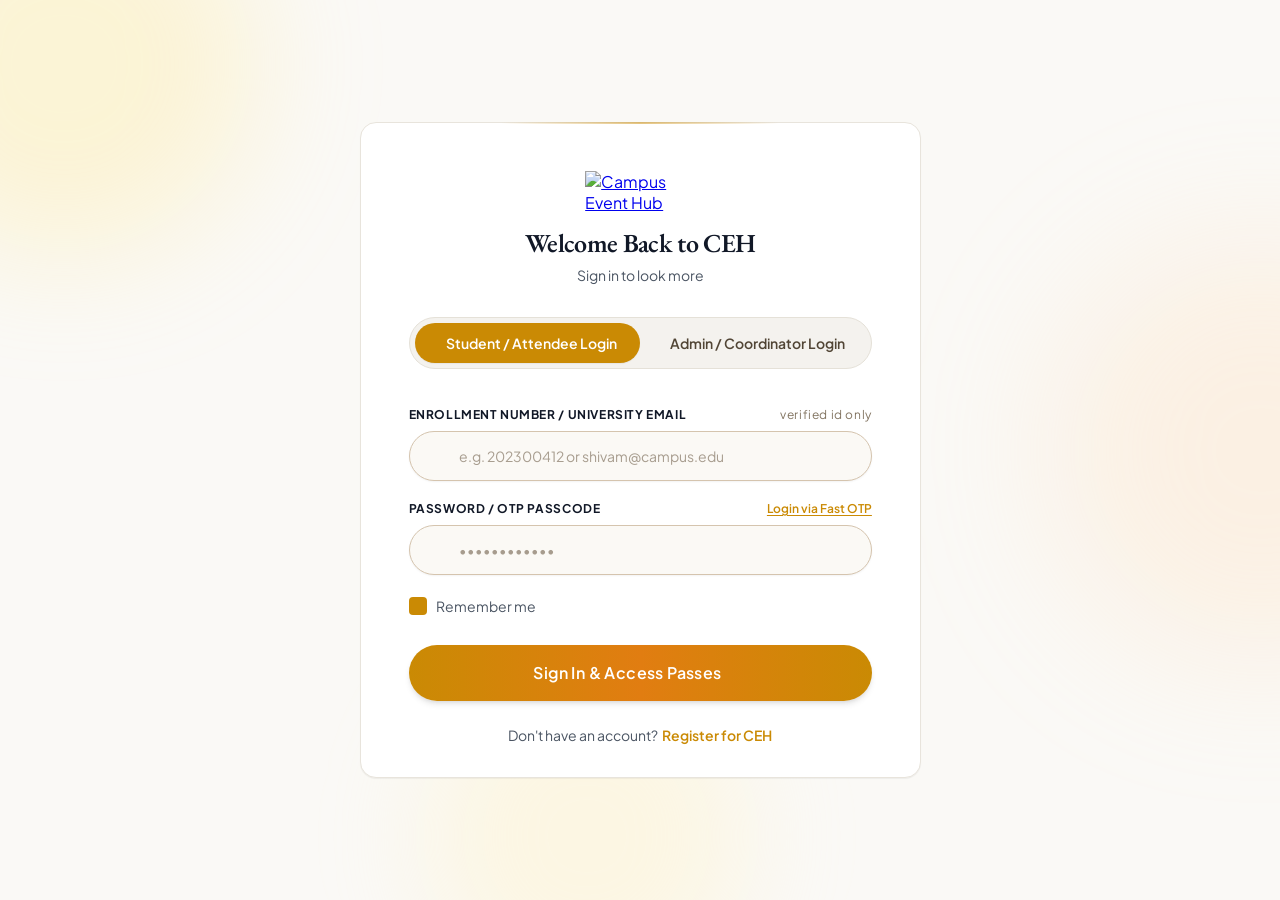
==== login.html @ fdfe8869 "Merge branch 'CodingGita-Hackathon-Commitee:main' into main" ====
<!DOCTYPE html>
<html lang="en">
<head>
    <meta charset="UTF-8">
    <meta name="viewport" content="width=device-width, initial-scale=1.0">
    <title>CEH Login</title>
    <link rel="stylesheet" href="login.css">
    <style>
        /* 1. FONTS */
@import url('https://fonts.googleapis.com/css2?family=EB+Garamond:wght@600&family=Plus+Jakarta+Sans:wght@400;600;700&display=swap');


/* =========================================================
   2. RESET - browser ki default styling hatane ke liye
   ========================================================= */
* {
    box-sizing: border-box;
}

html,
body {
    margin: 0;
    min-height: 100%;
}

body {
    font-family: "Plus Jakarta Sans", sans-serif;
    background: #faf9f6;
    color: #111827;
}

button,
input {
    font: inherit;
}

button,
a {
    -webkit-tap-highlight-color: transparent;
}

button {
    border: 0;
}


/* =========================================================
   3. LOGIN PAGE (poora screen + background glow)
   ========================================================= */
.login-page {
    min-height: 100vh;
    min-height: 100svh;
    position: relative;
    display: flex;
    align-items: center;
    justify-content: center;
    overflow: hidden;
    padding: 32px 48px;
    background: #faf9f6;
}

/* ---------- Login Page - Background Glow (common) ---------- */
.background-glow {
    position: absolute;
    pointer-events: none;
    border-radius: 9999px;
    z-index: 0;
}

/* Glow - upar left corner */
.background-glow--top-left {
    width: 384px;
    height: 384px;
    top: -128px;
    left: -128px;
    background: rgba(253, 230, 138, 0.3);
    filter: blur(60px);
}

/* Glow - right side, beech me */
.background-glow--right {
    width: 420px;
    height: 420px;
    right: -192px;
    top: calc(50% + 0px);
    transform: translateY(-50%);
    background: rgba(254, 215, 170, 0.25);
    filter: blur(70px);
}

/* Glow - neeche ki taraf */
.background-glow--bottom {
    height: 320px;
    left: 33.33%;
    right: 41.67%;
    bottom: -95.5px;
    background: rgba(254, 243, 199, 0.4);
    filter: blur(50px);
}


/* =========================================================
   4. LOGIN CARD (beech wala white box)
   ========================================================= */
.login-card {
    position: relative;
    z-index: 1;
    width: min(561px, 100%);
    min-height: 560.875px;
    padding: 48px 47.62px 32px 48px;
    background: #fff;
    border: 1px solid #e8e4dc;
    border-radius: 16px;
    box-shadow: 0 1px 1px rgba(0, 0, 0, 0.05);
}

/* Login card - upar ki patli golden line (gradient) */
.login-card::before {
    content: "";
    position: absolute;
    top: -1px;
    left: 25.08%;
    right: 25.08%;
    height: 2px;
    background: linear-gradient(90deg, rgba(202, 138, 4, 0), rgba(202, 138, 4, 0.5) 50%, rgba(202, 138, 4, 0));
}

/* ---------- Login Card - Header (logo + heading) ---------- */
.card-header {
    display: flex;
    flex-direction: column;
    align-items: center;
    gap: 16px;
}

/* Card header - Logo */
.card-logo {
    width: 110px;
    height: 40px;
    display: block;
}

.card-logo img {
    width: 100%;
    height: 100%;
    object-fit: cover;
    display: block;
}

/* Card header - Heading ("Welcome Back to CEH" + "Sign in to look more") */
.card-heading {
    display: flex;
    flex-direction: column;
    align-items: center;
    gap: 6px;
}

.card-heading h1 {
    margin: 0;
    font-family: "EB Garamond", serif;
    font-size: 26px;
    line-height: 32px;
    font-weight: 600;
    letter-spacing: -0.65px;
    color: #111827;
    text-align: center;
}

.card-heading p {
    margin: 0;
    color: #4b5563;
    font-size: 14px;
    line-height: 20px;
    text-align: center;
}


/* =========================================================
   5. LOGIN TYPE SWITCH (Student / Admin)
   ========================================================= */
/* heading aur switch ke beech ka gap yahi se control hota hai (margin-top) */
.login-type-switch {
    width: 100%;
    margin-top: 32px;
    padding: 5px;
    display: flex;
    align-items: center;
    background: #f4f2ee;
    border: 1px solid #e5e1d8;
    border-radius: 9999px;
}

/* ---------- Login Type Switch - Button ---------- */
.login-type-btn {
    flex: 1;
    min-width: 0;
    min-height: 40px;
    padding: 10px 16px;
    display: flex;
    align-items: center;
    justify-content: center;
    gap: 8px;
    border-radius: 9999px;
    background: transparent;
    color: #514535;
    cursor: pointer;
    font-size: 14px;
    line-height: 20px;
    font-weight: 600;
    white-space: nowrap;
}

.login-type-btn img {
    width: auto;
    height: auto;
    max-width: 17px;
    max-height: 16px;
}

/* Login type button - selected (golden) */
.login-type-btn--active {
    background: #ca8a04;
    color: #fff;
    box-shadow: 0 1px 1px rgba(0, 0, 0, 0.05);
}


/* =========================================================
   6. LOGIN FORM
   ========================================================= */
.login-form {
    width: 100%;
    margin-top: 38px;
    display: flex;
    flex-direction: column;
    gap: 20px;
}

/* ---------- Login Form - Field (label + input) ---------- */
.form-field {
    width: 100%;
    display: flex;
    flex-direction: column;
    gap: 8px;
}

/* Form field - label wali row (left: label, right: hint/link) */
.form-field__label-row {
    width: 100%;
    display: flex;
    align-items: center;
    justify-content: space-between;
    gap: 16px;
}

.form-field__label-row label {
    color: #111827;
    font-size: 12px;
    line-height: 16px;
    font-weight: 700;
    letter-spacing: 0.6px;
}

/* Form field - "verified id only" (grey hint) */
.form-field__hint {
    color: #837562;
    font-size: 12px;
    line-height: 16px;
    letter-spacing: 0.6px;
    white-space: nowrap;
}

/* Form field - "Login via Fast OTP" (golden underlined link) */
.form-field__link {
    color: #ca8a04;
    font-size: 12px;
    line-height: 16px;
    font-weight: 600;
    letter-spacing: 0;
    text-decoration: underline;
    text-underline-position: from-font;
    white-space: nowrap;
}

/* ---------- Login Form - Input Box (icon + input) ---------- */
.input-box {
    position: relative;
    width: 100%;
    min-height: 50px;
}

.input-box input {
    width: 100%;
    height: 50px;
    padding: 16px 49px 16px 49px;
    border: 1px solid #d5c4ae;
    border-radius: 9999px;
    outline: none;
    background: #fbf9f5;
    color: #4b5563;
    font-size: 14px;
    line-height: normal;
    box-shadow: 0 1px 2px rgba(0, 0, 0, 0.05);
}

.input-box input::placeholder {
    color: rgba(131, 117, 98, 0.7);
    opacity: 1;
}

/* Input box - focus hone par golden border */
.input-box input:focus {
    border-color: #ca8a04;
}

/* Input box - left side icon */
.input-box__icon {
    position: absolute;
    z-index: 2;
    width: 16.67px;
    height: 16.67px;
    left: 17.66px;
    top: 16.67px;
    pointer-events: none;
}

/* Input box - password field ka lock icon (size/position alag) */
.input-box__icon--password {
    width: 13.33px;
    height: 17.5px;
    left: 19.34px;
    top: 15.83px;
}

/* Input box - right side aankh wala button */
.password-eye-btn {
    position: absolute;
    z-index: 2;
    top: 11px;
    right: 16px;
    width: 26px;
    height: 26px;
    padding: 4px;
    display: flex;
    align-items: center;
    justify-content: center;
    background: transparent;
    cursor: pointer;
}

.password-eye-btn img {
    width: 18.33px;
    height: 12.5px;
}

/* ---------- Login Form - Options (Remember me) ---------- */
.form-options {
    width: 100%;
    padding: 1px 0;
    display: flex;
    align-items: flex-end;
    justify-content: space-between;
    gap: 16px;
}

.remember-me {
    display: flex;
    align-items: center;
    gap: 9px;
    color: #4b5563;
    font-size: 14px;
    line-height: 20px;
    cursor: pointer;
}

/* asli checkbox chhupa hua hai, uski jagah neeche wala golden box dikhta hai */
.remember-me input {
    position: absolute;
    opacity: 0;
    pointer-events: none;
}

.remember-me__box {
    width: 18px;
    height: 18px;
    padding: 1px;
    display: flex;
    align-items: center;
    justify-content: center;
    overflow: hidden;
    border-radius: 4px;
    background: #ca8a04;
}

.remember-me__box img {
    width: 16px;
    height: 16px;
}

/* Form options - biometric button (abhi HTML me use nahi hai, future ke liye rakha hai) */
.biometric-btn {
    padding: 7px 13px;
    display: flex;
    align-items: center;
    gap: 6px;
    border: 1px solid #e5e1d8;
    border-radius: 9999px;
    background: #f4f2ee;
    color: #904d00;
    font-size: 12px;
    line-height: 16px;
    font-weight: 600;
    cursor: pointer;
    white-space: nowrap;
}

.biometric-btn img {
    width: 13.54px;
    height: 14.97px;
}

/* ---------- Login Form - Sign In Button ---------- */
.sign-in-btn {
    width: 100%;
    min-height: 56px;
    margin-top: 8px;
    padding: 16px 24px;
    display: flex;
    align-items: center;
    justify-content: center;
    gap: 12px;
    border-radius: 9999px;
    background: linear-gradient(90deg, #ca8a04 0%, #e17d11 50%, #ca8a04 100%);
    color: #fff;
    box-shadow: 0 4px 6px -1px rgba(0, 0, 0, 0.1), 0 2px 4px -2px rgba(0, 0, 0, 0.1);
    cursor: pointer;
    font-size: 16px;
    line-height: 24px;
    font-weight: 600;
    letter-spacing: 0.4px;
}

.sign-in-btn img {
    width: 13.33px;
    height: 13.33px;
}


/* =========================================================
   7. REGISTER TEXT ("Don't have an account? Register for CEH")
   ========================================================= */
.register-text {
    width: 100%;
    margin-top: 24px;
    display: flex;
    align-items: flex-start;
    justify-content: center;
    gap: 4px;
    color: #4b5563;
    font-size: 14px;
    line-height: 20px;
    text-align: center;
    white-space: nowrap;
}

.register-text a {
    color: #ca8a04;
    font-weight: 600;
    text-decoration: none;
}


/* =========================================================
   8. RESPONSIVE - bade se chhote screen tak
   ========================================================= */

/* ---------- Tablet / bada phone (max 700px) ---------- */
@media (max-width: 700px) {
    .login-page {
        padding: 24px 16px;
        overflow-y: auto;
    }

    .login-card {
        width: 100%;
        min-height: auto;
        padding: 36px 24px 28px;
    }

    .login-type-switch {
        margin-top: 24px;
    }

    .login-type-btn {
        padding: 10px 8px;
        font-size: 12px;
    }

    .form-field__label-row {
        align-items: flex-start;
    }

    .form-field__label-row label {
        max-width: 70%;
    }

    .register-text {
        white-space: normal;
        flex-wrap: wrap;
    }
}

/* ---------- Phone (max 480px) ---------- */
@media (max-width: 480px) {
    .login-page {
        padding: 16px 10px;
    }

    .login-card {
        padding: 30px 18px 24px;
        border-radius: 14px;
    }

    .card-heading h1 {
        font-size: 24px;
    }

    .login-type-switch {
        margin-top: 20px;
    }

    .login-type-btn {
        gap: 5px;
        padding: 9px 5px;
        font-size: 10.5px;
    }

    .login-type-btn img {
        max-width: 14px;
        max-height: 14px;
    }

    .login-form {
        margin-top: 30px;
    }

    .form-field__label-row {
        gap: 8px;
    }

    .form-field__label-row label,
    .form-field__hint,
    .form-field__link {
        font-size: 10px;
        letter-spacing: 0.3px;
    }

    .input-box input {
        height: 48px;
        padding-left: 45px;
        padding-right: 44px;
    }

    .input-box__icon {
        left: 15px;
    }

    .input-box__icon--password {
        left: 17px;
    }

    .password-eye-btn {
        right: 12px;
    }

    .form-options {
        align-items: center;
    }

    .remember-me {
        gap: 7px;
        font-size: 12px;
    }

    .biometric-btn {
        padding: 6px 9px;
        font-size: 10px;
    }

    .sign-in-btn {
        min-height: 52px;
        font-size: 14px;
    }
}

/* ---------- Chhota phone (max 360px) ---------- */
@media (max-width: 360px) {
    .login-card {
        padding-left: 14px;
        padding-right: 14px;
    }

    .login-type-btn {
        font-size: 9.5px;
    }

    .form-field__label-row {
        flex-direction: column;
        gap: 2px;
    }

    .form-field__label-row label {
        max-width: 100%;
    }

    .form-options {
        flex-direction: column;
        align-items: stretch;
    }

    .biometric-btn {
        align-self: flex-end;
    }
}
    </style>
</head>
<body>

    <!-- ===================== LOGIN PAGE (poora screen) ===================== -->
    <main class="login-page">

        <!-- Background ke 3 blur wale golden glow (sirf design ke liye) -->
        <div class="background-glow background-glow--top-left"></div>
        <div class="background-glow background-glow--right"></div>
        <div class="background-glow background-glow--bottom"></div>

        <!-- ===================== LOGIN CARD (beech wala white box) ===================== -->
        <section class="login-card">

            <!-- Card ka upar wala hissa: logo + heading -->
            <div class="card-header">
                <a href="#" class="card-logo">
                    <img src="ceh-for-dark.png" alt="Campus Event Hub">
                </a>

                <div class="card-heading">
                    <h1>Welcome Back to CEH</h1>
                    <p>Sign in to look more</p>
                </div>
            </div>

            <!-- Login type switch: Student ya Admin chuno -->
            <div class="login-type-switch">
                <!-- Student login (abhi selected) -->
                <button class="login-type-btn login-type-btn--active" type="button">
                    <img src="https://www.figma.com/api/mcp/asset/344feeaa-cfd3-4a21-bb27-db2707ff1199.svg" alt="">
                    <span>Student / Attendee Login</span>
                </button>

                <!-- Admin login -->
                <button class="login-type-btn" type="button">
                    <img src="https://www.figma.com/api/mcp/asset/44c3ff2f-7e73-485c-9d88-1ec9c22089f2.svg" alt="">
                    <span>Admin / Coordinator Login</span>
                </button>
            </div>

            <!-- ===================== LOGIN FORM ===================== -->
            <form class="login-form" action="index.html" method="get">

                <!-- Field 1: Enrollment number / email -->
                <div class="form-field">
                    <div class="form-field__label-row">
                        <label for="enrollment">ENROLLMENT NUMBER / UNIVERSITY EMAIL</label>
                        <span class="form-field__hint">verified id only</span>
                    </div>

                    <div class="input-box">
                        <img class="input-box__icon" src="https://www.figma.com/api/mcp/asset/acef0b78-4925-4e05-9045-3f760d8bece1.svg" alt="">
                        <input id="enrollment" type="text" placeholder="e.g. 202300412 or shivam@campus.edu">
                    </div>
                </div>

                <!-- Field 2: Password / OTP -->
                <div class="form-field">
                    <div class="form-field__label-row">
                        <label for="password">PASSWORD / OTP PASSCODE</label>
                        <a class="form-field__link" href="#">Login via Fast OTP</a>
                    </div>

                    <div class="input-box">
                        <img class="input-box__icon input-box__icon--password" src="https://www.figma.com/api/mcp/asset/9796463c-4cd4-4e5b-82f1-8d3c176d8ead.svg" alt="">
                        <input id="password" type="password" placeholder="••••••••••••">
                        <!-- Aankh wala button: password dikhane/chhupane ke liye -->
                        <button class="password-eye-btn" type="button" aria-label="Toggle password visibility">
                            <img src="https://www.figma.com/api/mcp/asset/a40add7a-237d-4bb7-8d97-69f2d3b5f953.svg" alt="">
                        </button>
                    </div>
                </div>

                <!-- Remember me checkbox -->
                <div class="form-options">
                    <label class="remember-me">
                        <input type="checkbox" checked>
                        <span class="remember-me__box">
                            <img src="https://www.figma.com/api/mcp/asset/17c2d2f7-8af0-4100-9416-8f8baf7f837c.svg" alt="">
                        </span>
                        <span>Remember me</span>
                    </label>
                </div>

                <!-- Sign in button -->
                 
                
                <button class="sign-in-btn" type="submit">
                    <span>Sign In &amp; Access Passes</span>
                    <img src="https://www.figma.com/api/mcp/asset/a9df05b1-8b60-40e2-ba83-201aceb72497.svg" alt="">
                </button>
                
            </form>

            <!-- Card ke neeche: naya account banane ka link -->
            <div class="register-text">
                <span>Don't have an account?</span>
                <a href="#">Register for CEH</a>
            </div>
        </section>
    </main>
</body>
</html>
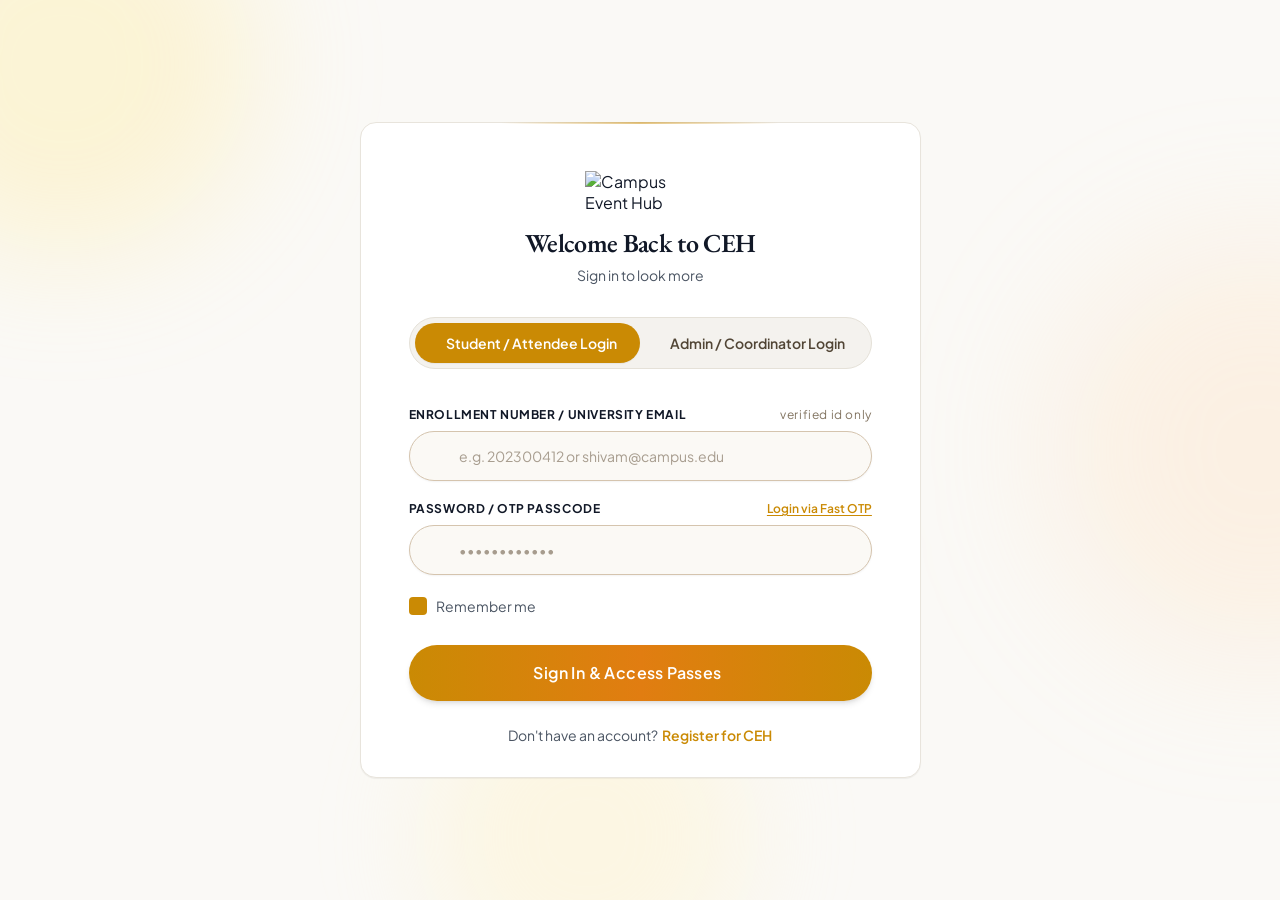
==== commit 4f9fffd0: "Merge branch 'CodingGita-Hackathon-Commitee:main' into main" ====
--- a/login.html
+++ b/login.html
@@ -4,7 +4,7 @@
     <meta charset="UTF-8">
     <meta name="viewport" content="width=device-width, initial-scale=1.0">
     <title>CEH Login</title>
-    <link rel="stylesheet" href="login.css">
+    <link rel="stylesheet" href="style.css">
     <style>
         /* 1. FONTS */
 @import url('https://fonts.googleapis.com/css2?family=EB+Garamond:wght@600&family=Plus+Jakarta+Sans:wght@400;600;700&display=swap');
--- a/style.css
+++ b/style.css
@@ -0,0 +1,2203 @@
+/* =========================================================
+   CEH HOME PAGE - style.css
+   Order: Reset > Navbar > Hero > Live Event > How It Works
+          > Partners > VIP Banner > Upcoming > Footer > Responsive
+   Fonts: Inter, Space Grotesk, Playfair Display, Plus Jakarta Sans
+   ========================================================= */
+
+/* =========================================================
+   1. RESET - browser ki default styling hatane ke liye
+   ========================================================= */
+*,
+*::before,
+*::after {
+  box-sizing: border-box;
+}
+
+html {
+  -webkit-text-size-adjust: 100%;
+}
+
+body,
+h1,
+h2,
+h3,
+h4,
+p,
+ul,
+ol,
+address {
+  margin: 0;
+}
+
+ul,
+ol {
+  padding: 0;
+  list-style: none;
+}
+
+a {
+  color: inherit;
+  text-decoration: none;
+}
+
+img {
+  display: block;
+  max-width: 100%;
+}
+
+button {
+  font: inherit;
+  color: inherit;
+  background: none;
+  border: 0;
+  padding: 0;
+  cursor: pointer;
+}
+
+address {
+  font-style: normal;
+}
+
+body {
+  background: #ffffff;
+  font-family: "Plus Jakarta Sans", sans-serif;
+  color: #000000;
+}
+
+/* screen reader ke liye label, dikhta nahi hai */
+.visually-hidden {
+  position: absolute;
+  width: 1px;
+  height: 1px;
+  margin: -1px;
+  padding: 0;
+  overflow: hidden;
+  clip: rect(0 0 0 0);
+  white-space: nowrap;
+  border: 0;
+}
+
+/* =========================================================
+   2. PAGE WRAPPER - saare sections ko upar se neeche stack karta hai
+   ========================================================= */
+.page {
+  display: flex;
+  flex-direction: column;
+  align-items: center;
+  gap: 43px;
+  padding-top: 43px;
+  background: #ffffff;
+}
+
+/* =========================================================
+   3. COMMON GOLD BUTTON - "View Details & Passes" aur "View More Events" dono me use hota hai
+   ========================================================= */
+.btn-gold {
+  display: flex;
+  align-items: center;
+  justify-content: center;
+  gap: 3.99px;
+  height: 40px;
+  padding: 8px 24px;
+  background: linear-gradient(to right, #fbbf24 0%, #f59e0b 50%, #eab308 100%);
+  border-radius: 9999px;
+  font-family: "Space Grotesk", sans-serif;
+  font-size: 12px;
+  font-weight: 700;
+  line-height: 16px;
+  letter-spacing: 0.6px;
+  text-align: center;
+  white-space: nowrap;
+  color: #3c2f00;
+  cursor: pointer;
+  transition: filter 0.25s ease;
+}
+
+/* Common gold button - hover: thoda bright ho jata hai */
+.btn-gold:hover {
+  filter: brightness(1.08);
+}
+
+/* Common gold button - pulse animation (Figma wali: 1.2 se 1 scale, 2s loop) */
+.btn-gold--pulse {
+  animation: ceh-pulse 2s linear infinite;
+}
+
+@keyframes ceh-pulse {
+  0% {
+    animation-timing-function: ease-out;
+    scale: 1.2 1.2;
+  }
+
+  25% {
+    scale: 1 1;
+  }
+
+  100% {
+    scale: 1 1;
+  }
+}
+
+/* =========================================================
+   4. NAVBAR
+   ========================================================= */
+.navbar {
+  position: relative;
+  z-index: 10;
+  display: flex;
+  align-items: center;
+  justify-content: space-between;
+  flex-wrap: wrap;
+  row-gap: 8px;
+  min-height: 61.7px;
+  padding: 0 28px;
+  background: rgba(255, 255, 255, 0.8);
+  -webkit-backdrop-filter: blur(10px);
+  backdrop-filter: blur(10px);
+  box-shadow: 0 4px 15.9px rgba(0, 0, 0, 0.25);
+}
+
+/* ---------- Navbar - Logo ---------- */
+.navbar__logo {
+  display: flex;
+  align-items: center;
+  justify-content: center;
+  width: 110px;
+  height: 61.8px;
+  padding: 7px 0;
+}
+
+/* logo image - navbar aur footer dono ka same size */
+.navbar__logo img,
+.footer__logo img {
+  width: 100%;
+  height: 40px;
+  object-fit: cover;
+}
+
+/* ---------- Navbar - Action Links (Home, Events, Thanganat, Passes, Calendar) ---------- */
+.navbar__links {
+  display: flex;
+  flex-wrap: wrap;
+  align-items: center;
+  gap: 18px;
+  min-height: 62.6px;
+}
+
+/* sabhi pills ka common base */
+.nav-pill {
+  display: flex;
+  align-items: center;
+  justify-content: center;
+  height: 28px;
+  padding: 0 14px;
+  border-radius: 20px;
+  font-family: "Inter", sans-serif;
+  font-size: 11px;
+  font-weight: 400;
+  line-height: 14px;
+  letter-spacing: 1px;
+  text-transform: capitalize;
+  white-space: nowrap;
+  transition:
+    transform 0.25s ease,
+    box-shadow 0.25s ease;
+}
+
+/* Action links - Home (black pill) */
+.nav-pill--home {
+  width: 80px;
+  gap: 4px;
+  background: #000000;
+  color: #ffffff;
+  font-family: "Space Grotesk", sans-serif;
+  font-weight: 700;
+  box-shadow: 0 0 10px rgba(0, 0, 0, 0.25);
+}
+
+/* Action links - Events (white pill) */
+.nav-pill--events {
+  gap: 3px;
+  background: #ffffff;
+  color: #000000;
+  box-shadow: 0 0 10px rgba(0, 0, 0, 0.25);
+}
+
+.nav-pill--events img {
+  width: 11px;
+  height: 11px;
+}
+
+/* Action links - Thanganat 5.0 (green pill) */
+.nav-pill--thanganat {
+  gap: 6px;
+  background: rgba(4, 255, 0, 0.1);
+  border: 1px solid #20881f;
+  color: #20881f;
+  box-shadow: 0 0 20px rgba(32, 136, 31, 0.25);
+}
+
+.nav-pill--thanganat img {
+  width: 10px;
+  height: 10px;
+}
+
+/* Action links - My Passes */
+.nav-pill--passes {
+  height: auto;
+  gap: 3px;
+  padding: 6px 10px 6px 11px;
+  background: rgba(255, 255, 255, 0.8);
+  border-radius: 22px;
+  color: #000000;
+  box-shadow: 0 0 20px rgba(0, 0, 0, 0.25);
+}
+
+.nav-pill__passes-icon {
+  display: flex;
+  align-items: center;
+  justify-content: center;
+}
+
+.nav-pill__passes-icon img {
+  width: 17px;
+  height: 9px;
+  transform: rotate(180deg);
+}
+
+/* Action links - Calendar */
+.nav-pill--calendar {
+  gap: 4px;
+  background: #ffffff;
+  color: #000000;
+  box-shadow: 0 0 15px rgba(0, 0, 0, 0.25);
+}
+
+.nav-pill--calendar img {
+  width: 9px;
+  height: 10px;
+}
+
+/* Action links - chhote number badge (3 aur 2) */
+.nav-badge {
+  display: inline-flex;
+  align-items: center;
+  justify-content: center;
+  min-width: 14px;
+  height: 14px;
+  padding: 0 3px;
+  border-radius: 20px;
+  font-family: "Inter", sans-serif;
+  font-size: 8px;
+  line-height: 1;
+  letter-spacing: 0;
+}
+
+.nav-badge--gold {
+  background: rgba(244, 231, 203, 0.92);
+  color: #d4af37;
+}
+
+.nav-badge--pink {
+  background: #fdd7f6;
+  color: #ff00d9;
+}
+
+/* ---------- Navbar - Action Links HOVER ---------- */
+/* hover pe pill thoda upar uthta hai aur shadow gehri hoti hai */
+.nav-pill:hover {
+  transform: translateY(-2px);
+  box-shadow: 0 6px 16px rgba(0, 0, 0, 0.3);
+}
+
+/* ---------- Navbar - Account (bell, profile, user card) ---------- */
+.account {
+  display: flex;
+  align-items: center;
+  width: 265.9px;
+}
+
+/* bell aur profile dono ka 56x56 box */
+.account__icon {
+  position: relative;
+  flex-shrink: 0;
+  width: 56px;
+  height: 56px;
+}
+
+.account__icon-btn {
+  position: absolute;
+  display: block;
+  left: 10px;
+  top: 9.7px;
+  width: 36px;
+  height: 36px;
+  transition: transform 0.25s ease;
+}
+
+/* Account - bell/profile HOVER: halka zoom */
+.account__icon-btn:hover {
+  transform: scale(1.1);
+}
+
+.account__ring {
+  position: absolute;
+  inset: -11.11%;
+  width: 122.22%;
+  height: 122.22%;
+  max-width: none;
+}
+
+.account__bell {
+  position: absolute;
+  left: 50%;
+  top: calc(50% - 0.31px);
+  width: 18px;
+  height: 18px;
+  transform: translate(-50%, -50%);
+  max-width: none;
+  pointer-events: none;
+}
+
+/* bell ke upar ka notification dot */
+.account__dot {
+  position: absolute;
+  left: 30px;
+  top: 13.69px;
+  width: 8px;
+  height: 8px;
+  pointer-events: none;
+}
+
+.account__user {
+  position: absolute;
+  left: 50%;
+  top: calc(50% - 0.31px);
+  width: 14px;
+  height: 14px;
+  transform: translate(-50%, -50%);
+  pointer-events: none;
+}
+
+.account__user img {
+  position: absolute;
+  inset: -7.14%;
+  width: 114.28%;
+  height: 114.28%;
+  max-width: none;
+}
+
+/* ---------- Navbar - Account Card (photo + naam + role) ---------- */
+.account__details {
+  display: flex;
+  flex-direction: column;
+  width: 154px;
+  padding: 10px;
+}
+
+.account-card {
+  display: flex;
+  flex-wrap: wrap;
+  align-items: flex-start;
+  gap: 2px;
+  width: 100%;
+  height: 42px;
+  overflow: hidden;
+  background: #ffffff;
+  border-radius: 30px;
+  box-shadow: 0 0 20px rgba(0, 0, 0, 0.25);
+  text-align: left;
+  transition:
+    transform 0.25s ease,
+    box-shadow 0.25s ease;
+}
+
+/* Account card HOVER */
+.account-card:hover {
+  transform: translateY(-2px);
+  box-shadow: 0 6px 20px rgba(0, 0, 0, 0.3);
+}
+
+.account-card__photo {
+  display: flex;
+  align-items: center;
+  justify-content: center;
+  width: 40px;
+  min-width: 38px;
+  height: 42px;
+  padding: 4px 3px;
+}
+
+.account-card__photo img {
+  width: 32px;
+  height: 32px;
+}
+
+.account-card__text {
+  display: flex;
+  flex-direction: column;
+  justify-content: center;
+  width: 69px;
+  min-width: 69px;
+  height: 42px;
+  padding: 5px 0;
+  font-family: "Inter", sans-serif;
+  font-weight: 600;
+  line-height: normal;
+  white-space: nowrap;
+}
+
+.account-card__name {
+  font-size: 9px;
+  color: #000000;
+}
+
+.account-card__role {
+  font-size: 7px;
+  color: #00a20b;
+}
+
+.account-card__arrow {
+  display: flex;
+  align-items: center;
+  width: 21px;
+  height: 42px;
+  padding: 20px 7px 20px 4px;
+}
+
+.account-card__arrow img {
+  width: 6.36px;
+  height: 2px;
+}
+
+/* =========================================================
+   5. HERO (chip + heading + paragraph + stats)
+   ========================================================= */
+.hero {
+  display: flex;
+  flex-direction: column;
+  align-items: center;
+  gap: 43px;
+  width: 100%;
+  padding: 0 24px;
+}
+
+/* ---------- Hero - Chip ("Campus Event hub • SU CAMPUS") ---------- */
+.hero__chip {
+  display: flex;
+  align-items: center;
+  justify-content: center;
+  width: 367px;
+  max-width: 100%;
+  height: 35px;
+  border-radius: 20px;
+  background:
+    linear-gradient(
+      90deg,
+      rgba(237, 213, 141, 0.06),
+      rgba(237, 213, 141, 0.06)
+    ),
+    linear-gradient(90deg, #ffffff, #ffffff);
+  box-shadow: 0 0 4.9px rgba(0, 0, 0, 0.25);
+  color: #b18700;
+  font-family: "Space Grotesk", sans-serif;
+  font-size: 15px;
+  font-weight: 600;
+  letter-spacing: 1.2px;
+  line-height: 16px;
+  text-align: center;
+  text-transform: uppercase;
+  white-space: pre-wrap;
+}
+
+/* ---------- Hero - Main Heading ---------- */
+.hero__title {
+  max-width: 1286px;
+  padding: 10px;
+  font-family: "Playfair Display", serif;
+  font-size: 80px;
+  font-weight: 700;
+  line-height: 84px;
+  letter-spacing: 1px;
+  text-align: center;
+  color: #000000;
+}
+
+/* "what's happening" - golden gradient italic text with underline */
+.hero__highlight {
+  font-style: italic;
+  font-weight: 400;
+  background-image: linear-gradient(
+    to right,
+    #fbbf24 0%,
+    #f59e0b 50%,
+    #eab308 100%
+  );
+  -webkit-background-clip: text;
+  background-clip: text;
+  -webkit-text-fill-color: transparent;
+  color: transparent;
+  text-decoration: underline;
+  text-decoration-color: #f59e0b;
+  text-decoration-thickness: 6.5%;
+}
+
+/* ---------- Hero - Description ---------- */
+.hero__text {
+  max-width: 940px;
+  padding: 10px;
+  font-family: "Plus Jakarta Sans", sans-serif;
+  font-size: 24px;
+  line-height: 29.25px;
+  text-align: center;
+  color: #6b5e55;
+}
+
+/* ---------- Hero - Stats (45+ / 120+ / 100%) ---------- */
+.stats {
+  display: flex;
+  justify-content: center;
+  gap: 16px;
+  width: 994px;
+  max-width: 1024px;
+}
+
+.stat-card {
+  position: relative;
+  display: flex;
+  flex: 1 0 0;
+  flex-direction: column;
+  align-items: center;
+  gap: 6px;
+  min-width: 1px;
+  padding: 16px;
+  background: #ffffff;
+  border: 1px solid #e5e1e4;
+  border-radius: 12px;
+  box-shadow: 0 4px 6px rgba(0, 0, 0, 0.25);
+  text-align: center;
+  white-space: nowrap;
+  transition:
+    transform 0.3s ease,
+    box-shadow 0.3s ease;
+}
+
+/* teesra card (100%) ka halka shadow */
+.stat-card--soft {
+  box-shadow:
+    0 4px 6px rgba(0, 0, 0, 0.05),
+    0 10px 15px -3px rgba(0, 0, 0, 0.1),
+    0 4px 6px -4px rgba(0, 0, 0, 0.1);
+}
+
+/* Stat card HOVER */
+.stat-card:hover {
+  transform: translateY(-4px);
+  box-shadow: 0 10px 20px rgba(0, 0, 0, 0.25);
+}
+
+.stat-card__value {
+  font-family: "Playfair Display", serif;
+  font-size: 28px;
+  font-weight: 700;
+  line-height: 36px;
+  background-image: linear-gradient(
+    to bottom,
+    #fbbf24 0%,
+    #f59e0b 50%,
+    #eab308 100%
+  );
+  -webkit-background-clip: text;
+  background-clip: text;
+  -webkit-text-fill-color: transparent;
+  color: transparent;
+}
+
+.stat-card__label {
+  font-family: "Space Grotesk", sans-serif;
+  font-size: 10px;
+  font-weight: 600;
+  line-height: 14px;
+  letter-spacing: 0.5px;
+  text-transform: uppercase;
+  color: #6b5e55;
+}
+
+/* =========================================================
+   6. LIVE EVENT ("Event Ongoing Right Now")
+   ========================================================= */
+.live-event {
+  display: flex;
+  flex-direction: column;
+  gap: 16px;
+  width: 100%;
+  max-width: 1351px;
+  padding: 5px 24px;
+}
+
+/* ---------- Live Event - Heading Row ---------- */
+.live-event__head {
+  display: flex;
+  align-items: center;
+  justify-content: space-between;
+  gap: 16px;
+  min-height: 48px;
+  padding: 0 7px;
+}
+
+.live-event__title-wrap {
+  display: flex;
+  align-items: center;
+  gap: 15px;
+}
+
+/* peela blinking-style dot */
+.live-dot {
+  position: relative;
+  display: flex;
+  align-items: center;
+  flex-shrink: 0;
+  width: 14px;
+  height: 14px;
+}
+
+.live-dot__ping {
+  position: absolute;
+  inset: 0;
+  background: #f2ca50;
+  border-radius: 9999px;
+  opacity: 0.75;
+}
+
+.live-dot__core {
+  position: relative;
+  width: 14px;
+  height: 14px;
+  background: #f2ca50;
+  border-radius: 9999px;
+}
+
+.live-event__title {
+  font-family: "Playfair Display", serif;
+  font-size: 35px;
+  font-weight: 600;
+  line-height: 48px;
+  letter-spacing: -0.6px;
+  color: #2a2a2c;
+}
+
+/* ---------- Live Event - Mini Tags (Featured / LIVE FEED) ---------- */
+.live-event__tags {
+  display: flex;
+  align-items: center;
+  justify-content: space-between;
+  gap: 17px;
+}
+
+.mini-tag {
+  display: flex;
+  align-items: center;
+  justify-content: center;
+  width: 80px;
+  height: 20px;
+  padding: 4px 8px;
+  background: rgba(250, 224, 144, 0.1);
+  border-radius: 20px;
+  box-shadow: 0 1px 5px rgba(0, 0, 0, 0.25);
+  font-family: "Space Grotesk", sans-serif;
+  font-size: 10px;
+  font-weight: 700;
+  line-height: 14px;
+  letter-spacing: 1px;
+  text-transform: uppercase;
+  white-space: nowrap;
+  color: #d4af37;
+  transition: transform 0.25s ease;
+}
+
+.mini-tag:last-child {
+  box-shadow: 0 1px 4.3px rgba(0, 0, 0, 0.25);
+}
+
+/* Mini tag HOVER */
+.mini-tag:hover {
+  transform: translateY(-2px);
+}
+
+/* ---------- Live Event - Feature Card (Thanganat 5.0) ---------- */
+.feature-card {
+  display: grid;
+  grid-template-columns: repeat(12, minmax(0, 1fr));
+  grid-template-rows: 440px;
+  min-height: 440px;
+  overflow: hidden;
+  background: #ffffff;
+  border: 1px solid #e5e1e4;
+  border-radius: 20px;
+  box-shadow: 0 24px 50px rgba(0, 0, 0, 0.1);
+}
+
+/* Feature card - left side poster image (7 columns) */
+.feature-card__media {
+  position: relative;
+  grid-column: 1 / span 7;
+  grid-row: 1;
+  height: 440px;
+  overflow: hidden;
+}
+
+.feature-card__img-wrap {
+  position: absolute;
+  inset: 0;
+  overflow: hidden;
+}
+
+/* image crop - Figma jaisa position */
+.feature-card__img-wrap img {
+  position: absolute;
+  left: 0.11%;
+  top: -33.05%;
+  width: 99.99%;
+  height: 332.81%;
+  max-width: none;
+  transition: transform 0.6s ease;
+}
+
+/* Feature card HOVER - poster slow zoom */
+.feature-card:hover .feature-card__img-wrap img {
+  transform: scale(1.05);
+}
+
+/* image ke upar grey multiply layer */
+.feature-card__tint {
+  position: absolute;
+  inset: 0;
+  background: #e5e5e5;
+  mix-blend-mode: multiply;
+  pointer-events: none;
+}
+
+/* image ke upar left se right dark gradient */
+.feature-card__shade {
+  position: absolute;
+  inset: 0 0.42px 0 0;
+  background: linear-gradient(
+    to right,
+    #1c1b1d 0%,
+    rgba(28, 27, 29, 0.4) 50%,
+    rgba(28, 27, 29, 0) 100%
+  );
+}
+
+/* Feature card - right side info (5 columns) */
+.feature-card__info {
+  grid-column: 8 / span 5;
+  grid-row: 1;
+  display: flex;
+  flex-direction: column;
+  justify-content: space-between;
+  gap: 14px;
+  min-height: 438.8px;
+  padding: 40px;
+  background: #ffffff;
+}
+
+.feature-card__body {
+  display: flex;
+  flex-direction: column;
+  gap: 12px;
+}
+
+.feature-card__eyebrow {
+  font-family: "Space Grotesk", sans-serif;
+  font-size: 12px;
+  font-weight: 600;
+  line-height: 16px;
+  letter-spacing: 1.2px;
+  text-transform: uppercase;
+  color: #d4af37;
+}
+
+.feature-card__title {
+  padding-top: 1.1px;
+  font-family: "Playfair Display", serif;
+  font-size: 40px;
+  font-weight: 700;
+  line-height: 50px;
+  letter-spacing: -1px;
+  color: #2a2a2c;
+}
+
+.feature-card__desc {
+  font-family: "Plus Jakarta Sans", sans-serif;
+  font-size: 15px;
+  line-height: 24.38px;
+  color: #6b5e55;
+}
+
+/* Feature card - location / time / pass rows */
+.feature-card__meta {
+  display: flex;
+  flex-direction: column;
+  gap: 12px;
+  padding-top: 19px;
+}
+
+.meta-row {
+  display: flex;
+  align-items: center;
+  gap: 8px;
+  font-family: "Plus Jakarta Sans", sans-serif;
+}
+
+.meta-row img {
+  flex-shrink: 0;
+}
+
+.meta-row--place {
+  font-size: 16px;
+  font-weight: 600;
+  line-height: 22px;
+  color: #2a2a2c;
+}
+
+.meta-row--time {
+  font-size: 13px;
+  line-height: 20px;
+  color: #6b5e55;
+}
+
+.meta-row--pass {
+  font-size: 13px;
+  line-height: 20px;
+  color: #f2ca50;
+}
+
+/* ---------- Live Event - Feature Card Footer (1,420+ checked-in + button) ---------- */
+/* negative margin se footer card ke edge tak failta hai */
+.feature-card__footer {
+  display: flex;
+  align-items: center;
+  justify-content: space-between;
+  flex-wrap: wrap;
+  gap: 12px;
+  margin: 0 -40px -40px;
+  padding: 16px 24px 24px;
+  background: rgba(242, 202, 80, 0.2);
+}
+
+.checkin {
+  display: flex;
+  align-items: center;
+  gap: 8px;
+}
+
+.checkin__icon {
+  display: flex;
+  align-items: center;
+  justify-content: center;
+  flex-shrink: 0;
+  width: 40px;
+  height: 40px;
+  background: linear-gradient(to bottom, #fbbf24 0%, #f59e0b 50%, #eab308 100%);
+  border-radius: 9999px;
+}
+
+.checkin__text {
+  display: flex;
+  flex-direction: column;
+}
+
+.checkin__count {
+  font-family: "Plus Jakarta Sans", sans-serif;
+  font-size: 16px;
+  font-weight: 700;
+  line-height: 22px;
+  color: #2a2a2c;
+  white-space: nowrap;
+}
+
+.checkin__label {
+  font-family: "Space Grotesk", sans-serif;
+  font-size: 10px;
+  font-weight: 600;
+  line-height: 14px;
+  letter-spacing: 0.8px;
+  text-transform: uppercase;
+  color: #f49f0b;
+  white-space: nowrap;
+}
+
+/* =========================================================
+   7. HOW IT WORKS ("How CEH Works" + 3 step cards)
+   ========================================================= */
+.info-sections {
+  display: flex;
+  flex-direction: column;
+  align-items: center;
+  gap: 43px;
+  width: 100%;
+}
+
+.how {
+  display: flex;
+  flex-direction: column;
+  align-items: center;
+  gap: 40px;
+  width: 100%;
+  padding: 40px 48px;
+  background: #ffffff;
+  border-top-left-radius: 50px;
+  border-top-right-radius: 50px;
+}
+
+/* ---------- How It Works - Heading ---------- */
+.how__head {
+  display: flex;
+  flex-direction: column;
+  align-items: center;
+  gap: 4px;
+  width: 672px;
+  max-width: 100%;
+  padding-top: 6px;
+  text-align: center;
+}
+
+.how__eyebrow {
+  font-family: "Space Grotesk", sans-serif;
+  font-size: 12px;
+  font-weight: 700;
+  line-height: 16px;
+  letter-spacing: 1.2px;
+  text-transform: uppercase;
+  color: #f6a812;
+}
+
+.how__title {
+  padding-top: 2px;
+  font-family: "Playfair Display", serif;
+  font-size: 40px;
+  font-weight: 600;
+  line-height: 48px;
+  letter-spacing: -0.6px;
+  color: #2a2a2c;
+}
+
+.how__text {
+  font-family: "Plus Jakarta Sans", sans-serif;
+  font-size: 15px;
+  line-height: 24px;
+  color: #000000;
+}
+
+/* ---------- How It Works - Step Cards ---------- */
+.steps {
+  display: flex;
+  flex-wrap: wrap;
+  justify-content: center;
+  gap: 24px;
+  width: 100%;
+}
+
+.step-card {
+  display: flex;
+  flex-direction: column;
+  align-items: flex-start;
+  gap: 11px;
+  width: 355px;
+  max-width: 100%;
+  padding: 24px;
+  overflow: hidden;
+  background: #ffffff;
+  border: 1px solid #e5e1e4;
+  border-radius: 16px;
+  -webkit-backdrop-filter: blur(12px);
+  backdrop-filter: blur(12px);
+  box-shadow:
+    0 10px 15px -3px rgba(0, 0, 0, 0.1),
+    0 4px 6px -4px rgba(0, 0, 0, 0.1);
+  transition:
+    transform 0.3s ease,
+    box-shadow 0.3s ease;
+}
+
+/* Step card HOVER */
+.step-card:hover {
+  transform: translateY(-6px);
+  box-shadow: 0 18px 28px -6px rgba(0, 0, 0, 0.18);
+}
+
+/* step ka icon box - teeno ka alag halka colour */
+.step-card__icon {
+  display: flex;
+  align-items: center;
+  justify-content: center;
+  width: 56px;
+  height: 56px;
+  border-radius: 16px;
+}
+
+.step-card__icon--one {
+  background: rgba(242, 202, 80, 0.1);
+}
+
+.step-card__icon--two {
+  background: rgba(225, 196, 110, 0.1);
+}
+
+.step-card__icon--three {
+  background: rgba(255, 224, 136, 0.1);
+}
+
+.step-card__tag {
+  font-family: "Space Grotesk", sans-serif;
+  font-size: 10px;
+  font-weight: 700;
+  line-height: 14px;
+  letter-spacing: 1px;
+  text-transform: uppercase;
+  color: #d4af37;
+}
+
+.step-card__title {
+  font-family: "Playfair Display", serif;
+  font-size: 22px;
+  font-weight: 600;
+  line-height: 28px;
+  color: #2a2a2c;
+}
+
+.step-card__text {
+  font-family: "Plus Jakarta Sans", sans-serif;
+  font-size: 13px;
+  line-height: 21.13px;
+  color: #000000;
+}
+
+/* =========================================================
+   8. PARTNERS ("Partnered Campus Societies" + club chips)
+   ========================================================= */
+.partners {
+  display: flex;
+  flex-direction: column;
+  gap: 16px;
+  width: 100%;
+  max-width: 1134px;
+  padding: 40px 0;
+  background: #ffffff;
+  border-bottom-left-radius: 50px;
+  border-bottom-right-radius: 50px;
+}
+
+/* ---------- Partners - Heading Row ---------- */
+.partners__head {
+  display: flex;
+  align-items: center;
+  justify-content: space-between;
+  gap: 12px;
+  padding: 0 48px;
+}
+
+.partners__title-wrap {
+  display: flex;
+  align-items: center;
+  gap: 4px;
+}
+
+.partners__title {
+  font-family: "Space Grotesk", sans-serif;
+  font-size: 12px;
+  font-weight: 700;
+  line-height: 16px;
+  letter-spacing: 0.6px;
+  text-transform: uppercase;
+  color: #2a2a2c;
+  white-space: nowrap;
+}
+
+/* "View all 45+ clubs" link */
+.partners__link {
+  display: flex;
+  align-items: center;
+  gap: 2px;
+  font-family: "Space Grotesk", sans-serif;
+  font-size: 10px;
+  font-weight: 600;
+  line-height: 14px;
+  letter-spacing: 0.8px;
+  color: #f2ca50;
+  white-space: nowrap;
+  transition: gap 0.25s ease;
+}
+
+/* Partners link HOVER - arrow thoda aage khiskta hai */
+.partners__link:hover {
+  gap: 6px;
+}
+
+/* ---------- Partners - Club Chips Row ---------- */
+.ticker {
+  display: flex;
+  align-items: center;
+  justify-content: safe center;
+  gap: 15px;
+  padding: 4px 24px;
+  overflow-x: auto;
+  scrollbar-width: none;
+}
+
+.ticker::-webkit-scrollbar {
+  display: none;
+}
+
+.club-chip {
+  display: flex;
+  align-items: center;
+  flex-shrink: 0;
+  gap: 8px;
+  height: 52px;
+  padding: 8px 24px;
+  background: #f7f3ec;
+  border: 1px solid #e5e1e4;
+  border-radius: 12px;
+  box-shadow:
+    0 4px 6px -1px rgba(0, 0, 0, 0.1),
+    0 2px 4px -2px rgba(0, 0, 0, 0.1);
+  transition:
+    transform 0.25s ease,
+    box-shadow 0.25s ease;
+}
+
+/* Club chip HOVER */
+.club-chip:hover {
+  transform: translateY(-3px);
+  box-shadow: 0 8px 14px -2px rgba(0, 0, 0, 0.18);
+}
+
+/* initials wala gol badge (NC, CC, MA, SC) */
+.club-chip__badge {
+  display: flex;
+  align-items: center;
+  justify-content: center;
+  flex-shrink: 0;
+  width: 32px;
+  height: 32px;
+  border-radius: 9999px;
+  font-family: "Plus Jakarta Sans", sans-serif;
+  font-size: 10px;
+  font-weight: 700;
+  line-height: 14px;
+  letter-spacing: 0.8px;
+  text-align: center;
+  color: #d4af37;
+}
+
+.club-chip__badge--a {
+  background: rgba(242, 202, 80, 0.2);
+}
+
+.club-chip__badge--b {
+  background: rgba(225, 196, 110, 0.2);
+}
+
+.club-chip__badge--c {
+  background: rgba(255, 224, 136, 0.2);
+}
+
+.club-chip__text {
+  display: flex;
+  flex-direction: column;
+}
+
+.club-chip__name {
+  font-family: "Plus Jakarta Sans", sans-serif;
+  font-size: 16px;
+  font-weight: 600;
+  line-height: 22px;
+  color: #2a2a2c;
+  white-space: nowrap;
+}
+
+.club-chip__type {
+  font-family: "Space Grotesk", sans-serif;
+  font-size: 10px;
+  font-weight: 600;
+  line-height: 14px;
+  letter-spacing: 0.8px;
+  color: #6b5e55;
+  white-space: nowrap;
+}
+
+/* =========================================================
+   9. VIP BANNER ("Hosting an event at Swaminarayan University?")
+   ========================================================= */
+.vip {
+  width: 100%;
+  max-width: 1184px;
+  padding: 40px 48px;
+}
+
+.vip__box {
+  position: relative;
+  display: flex;
+  flex-direction: column;
+  min-height: 266px;
+  padding: 40px;
+  overflow: hidden;
+  background: rgba(234, 199, 89, 0.25);
+  border-radius: 24px;
+  box-shadow: 0 25px 50px -12px rgba(0, 0, 0, 0.1);
+}
+
+/* corner ka blur wala golden glow */
+.vip__glow {
+  position: absolute;
+  top: -64px;
+  right: -64px;
+  width: 320px;
+  height: 320px;
+  background: rgba(242, 202, 80, 0.1);
+  border-radius: 9999px;
+  filter: blur(32px);
+  pointer-events: none;
+}
+
+.vip__content {
+  position: relative;
+  display: flex;
+  align-items: center;
+  justify-content: space-between;
+  flex-wrap: wrap;
+  gap: 24px;
+  width: 100%;
+}
+
+/* ---------- VIP Banner - Text Side ---------- */
+.vip__copy {
+  display: flex;
+  flex-direction: column;
+  align-items: flex-start;
+  gap: 4px;
+  max-width: 576px;
+  padding-top: 6px;
+}
+
+.vip__badge {
+  padding: 1.5px 8px;
+  background: rgba(242, 202, 80, 0.5);
+  border-radius: 9999px;
+  font-family: "Space Grotesk", sans-serif;
+  font-size: 10px;
+  font-weight: 700;
+  line-height: 14px;
+  letter-spacing: 1px;
+  text-transform: uppercase;
+  color: #f3a20b;
+  white-space: nowrap;
+}
+
+.vip__title {
+  padding-top: 1px;
+  font-family: "Playfair Display", serif;
+  font-size: 28px;
+  font-weight: 700;
+  line-height: 36px;
+  color: #2a2a2c;
+}
+
+.vip__text {
+  font-family: "Plus Jakarta Sans", sans-serif;
+  font-size: 13px;
+  line-height: 20px;
+  color: #000000;
+}
+
+/* ---------- VIP Banner - Organizer Portal Button ---------- */
+.vip__btn {
+  display: flex;
+  align-items: center;
+  gap: 4px;
+  padding: 16px 40px;
+  background: #ffc000;
+  border-radius: 9999px;
+  filter: drop-shadow(0 8px 12px rgba(242, 202, 80, 0.3));
+  font-family: "Space Grotesk", sans-serif;
+  font-size: 14px;
+  font-weight: 700;
+  line-height: 18px;
+  letter-spacing: 0.56px;
+  color: #3c2f00;
+  white-space: nowrap;
+  transition: transform 0.25s ease;
+}
+
+/* Organizer button HOVER */
+.vip__btn:hover {
+  transform: translateY(-3px);
+}
+
+/* =========================================================
+   10. UPCOMING EVENTS ("Upcoming Flagship Gatherings")
+   ========================================================= */
+.upcoming {
+  display: flex;
+  flex-direction: column;
+  gap: 40px;
+  width: 100%;
+  max-width: 1351px;
+  padding: 40px 24px;
+}
+
+/* ---------- Upcoming - Heading Row ---------- */
+.upcoming__head {
+  display: flex;
+  align-items: flex-end;
+  justify-content: space-between;
+  flex-wrap: wrap;
+  gap: 16px;
+  min-height: 76px;
+}
+
+.upcoming__titles {
+  display: flex;
+  flex-direction: column;
+  gap: 6px;
+  padding-top: 6px;
+}
+
+/* "THE CAMPUS CALENDAR" - gradient text */
+.upcoming__eyebrow {
+  align-self: flex-start;
+  font-family: "Space Grotesk", sans-serif;
+  font-size: 14px;
+  font-weight: 700;
+  line-height: 16px;
+  letter-spacing: 1.2px;
+  text-transform: uppercase;
+  background-image: linear-gradient(
+    to right,
+    #fbbf24 0%,
+    #f59e0b 50%,
+    #eab308 100%
+  );
+  -webkit-background-clip: text;
+  background-clip: text;
+  -webkit-text-fill-color: transparent;
+  color: transparent;
+}
+
+.upcoming__title {
+  font-family: "Playfair Display", serif;
+  font-size: 40px;
+  font-weight: 600;
+  line-height: 48px;
+  letter-spacing: -0.6px;
+  color: #2a2a2c;
+}
+
+.upcoming__text {
+  max-width: 448px;
+  padding-right: 73.92px;
+  font-family: "Plus Jakarta Sans", sans-serif;
+  font-size: 15px;
+  line-height: 20px;
+  color: #5b5b5b;
+}
+
+/* ---------- Upcoming - 4 Card Grid ---------- */
+.upcoming__grid {
+  display: grid;
+  grid-template-columns: repeat(4, minmax(0, 1fr));
+  gap: 24px;
+}
+
+/* ---------- Upcoming - Event Card ---------- */
+.event-card {
+  display: flex;
+  flex-direction: column;
+  justify-content: space-between;
+  min-height: 432px;
+  overflow: hidden;
+  background: #ffffff;
+  border: 1px solid #e5e1e4;
+  border-radius: 16px;
+  box-shadow: 0 10px 30px rgba(0, 0, 0, 0.07);
+  transition:
+    transform 0.35s ease,
+    box-shadow 0.35s ease;
+}
+
+/* Event card HOVER - poora card thoda zoom + gehra shadow */
+.event-card:hover {
+  transform: scale(1.04);
+  box-shadow: 0 18px 40px rgba(0, 0, 0, 0.18);
+}
+
+.event-card__top {
+  position: relative;
+  display: flex;
+  flex-direction: column;
+  isolation: isolate;
+}
+
+/* Event card - thumbnail (192px image area) */
+.event-card__thumb {
+  position: relative;
+  z-index: 2;
+  height: 192px;
+  overflow: hidden;
+}
+
+.event-card__img-wrap {
+  position: absolute;
+  inset: 0;
+  overflow: hidden;
+  pointer-events: none;
+}
+
+.event-card__img-wrap img {
+  position: absolute;
+  left: -13.37%;
+  top: 0;
+  width: 126.74%;
+  height: 100%;
+  max-width: none;
+  transition: transform 0.5s ease;
+}
+
+/* Event card HOVER - thumbnail image bhi halki zoom */
+.event-card:hover .event-card__img-wrap img {
+  transform: scale(1.08);
+}
+
+/* image ke neeche dark gradient taaki text/icon dikhe */
+.event-card__shade {
+  position: absolute;
+  inset: 0 -0.25px 0 0;
+  background: linear-gradient(
+    to top,
+    #1c1b1d 0%,
+    rgba(28, 27, 29, 0) 50%,
+    rgba(0, 0, 0, 0.3) 100%
+  );
+}
+
+/* Event card - top-left category tag (blur glass) */
+.event-card__tag {
+  position: absolute;
+  left: 12px;
+  top: 12px;
+  padding: 4px 8px;
+  background: rgba(255, 255, 255, 0.4);
+  border-radius: 9999px;
+  -webkit-backdrop-filter: blur(6px);
+  backdrop-filter: blur(6px);
+  font-family: "Space Grotesk", sans-serif;
+  font-size: 10px;
+  font-weight: 600;
+  line-height: 14px;
+  letter-spacing: 0.25px;
+  white-space: nowrap;
+}
+
+/* har card ke tag ka alag halka yellow shade */
+.event-card__tag--one {
+  color: #fdc200;
+}
+
+.event-card__tag--two {
+  color: #f7bd00;
+}
+
+.event-card__tag--three {
+  color: #ffc300;
+}
+
+.event-card__tag--four {
+  color: #fdc308;
+}
+
+/* Event card - top-right heart (save) icon */
+.event-card__save {
+  position: absolute;
+  display: block;
+  width: 19px;
+  height: 17px;
+  transition: transform 0.25s ease;
+}
+
+.event-card__save img {
+  width: 100%;
+  height: 100%;
+}
+
+/* Heart HOVER */
+.event-card__save:hover {
+  transform: scale(1.25);
+}
+
+/* heart ki position - Figma me har card me thodi alag hai */
+.event-card--one .event-card__save {
+  right: 20.75px;
+  top: 15px;
+}
+
+.event-card--two .event-card__save {
+  right: 13.5px;
+  top: 13px;
+}
+
+.event-card--three .event-card__save {
+  right: 19.25px;
+  top: 17px;
+}
+
+.event-card--four .event-card__save {
+  right: 18.5px;
+  top: 17px;
+}
+
+/* Event card - body (date, title, desc, place) */
+.event-card__body {
+  position: relative;
+  z-index: 1;
+  display: flex;
+  flex-direction: column;
+  gap: 4px;
+  padding: 16px;
+}
+
+.event-card__date,
+.event-card__place {
+  display: flex;
+  align-items: center;
+  gap: 4px;
+}
+
+.event-card__date {
+  font-family: "Space Grotesk", sans-serif;
+  font-size: 10px;
+  font-weight: 600;
+  line-height: 14px;
+  letter-spacing: 0.8px;
+  color: #e1c46e;
+  white-space: nowrap;
+}
+
+.event-card__title {
+  font-family: "Playfair Display", serif;
+  font-size: 22px;
+  font-weight: 700;
+  line-height: 28px;
+  color: #2a2a2c;
+}
+
+.event-card__desc {
+  overflow: hidden;
+  font-family: "Plus Jakarta Sans", sans-serif;
+  font-size: 13px;
+  line-height: 20px;
+  color: #6b5e55;
+}
+
+.event-card__place {
+  padding-top: 12px;
+  font-family: "Plus Jakarta Sans", sans-serif;
+  font-size: 13px;
+  line-height: 20px;
+  color: #6b5e55;
+  white-space: nowrap;
+}
+
+/* ---------- Upcoming - Event Card "View Details" Button ---------- */
+.event-card__action {
+  padding: 4px 16px 16px;
+}
+
+.event-card__link {
+  display: flex;
+  align-items: center;
+  justify-content: center;
+  gap: 3.99px;
+  width: 100%;
+  height: 30px;
+  padding: 4px 0;
+  background: #f59e0b;
+  border: 1px solid #e5e1e4;
+  border-radius: 9999px;
+  font-family: "Space Grotesk", sans-serif;
+  font-size: 10px;
+  font-weight: 600;
+  line-height: 14px;
+  letter-spacing: 0.8px;
+  color: #2a2a2c;
+  white-space: nowrap;
+  transition: background 0.25s ease;
+}
+
+/* View Details HOVER - thoda gehra orange */
+.event-card__link:hover {
+  background: #e08c00;
+}
+
+/* card 3 ka button 32px ka hai */
+.event-card__link--tall {
+  height: 32px;
+}
+
+/* card 4 ka button square-ish (8px radius) */
+.event-card__link--square {
+  border-radius: 8px;
+}
+
+/* ---------- Upcoming - "View More Events" Button ---------- */
+.upcoming__more {
+  display: flex;
+  align-items: flex-start;
+  justify-content: center;
+  height: 48px;
+}
+
+.btn-gold--more {
+  height: 100%;
+  padding: 16px 40px;
+  filter: drop-shadow(0 4px 10px rgba(0, 0, 0, 0.4));
+  color: #2a2a2c;
+  transition:
+    transform 0.25s ease,
+    filter 0.25s ease;
+}
+
+/* View More HOVER */
+.btn-gold--more:hover {
+  transform: translateY(-3px);
+  filter: drop-shadow(0 4px 10px rgba(0, 0, 0, 0.4)) brightness(1.08);
+}
+
+/* =========================================================
+   11. FOOTER
+   ========================================================= */
+.footer {
+  display: flex;
+  flex-direction: column;
+  width: 100%;
+  margin-top: 43px;
+}
+
+/* ---------- Footer - Links Area (4 columns) ---------- */
+.footer__links {
+  display: flex;
+  flex-wrap: wrap;
+  align-items: center;
+  justify-content: center;
+  align-self: center;
+  gap: 14px;
+  width: 100%;
+  max-width: 1488px;
+  min-width: 360px;
+  min-height: 390px;
+  padding: 55px 17px;
+  overflow: hidden;
+  background: #f6f4ee;
+}
+
+.footer__col {
+  display: flex;
+  flex-direction: column;
+  width: 320px;
+  max-width: 100%;
+  min-height: 180px;
+}
+
+/* ---------- Footer - Column 1 (Logo + About) ---------- */
+.footer__logo {
+  display: flex;
+  flex-direction: column;
+  align-items: center;
+  justify-content: center;
+  width: 110px;
+  height: 61.8px;
+  padding: 7px 0;
+}
+
+.footer__about {
+  padding-top: 12px;
+  font-family: "Plus Jakarta Sans", sans-serif;
+  font-size: 14px;
+  line-height: 22.75px;
+  color: #62626e;
+}
+
+.footer__official {
+  display: flex;
+  align-items: center;
+  gap: 8px;
+  padding-top: 12px;
+  font-family: "Plus Jakarta Sans", sans-serif;
+  font-size: 12px;
+  font-weight: 600;
+  line-height: 16px;
+  color: #15803d;
+}
+
+/* ---------- Footer - Column Headings (common) ---------- */
+.footer__heading {
+  font-family: "Playfair Display", serif;
+  font-size: 16px;
+  font-weight: 600;
+  line-height: 24px;
+  letter-spacing: 0.8px;
+  text-transform: uppercase;
+  color: #111116;
+  white-space: nowrap;
+}
+
+/* "STAY INFORMED" heading ki alag spacing/colour */
+.footer__heading--news {
+  padding: 2px 0;
+  letter-spacing: 0.128px;
+  color: #000000;
+}
+
+/* ---------- Footer - Column 2 (Quick Shortcuts) ---------- */
+.footer__list {
+  display: flex;
+  flex-direction: column;
+  gap: 10px;
+  padding-top: 16px;
+}
+
+.footer__list a {
+  display: inline-block;
+  font-family: "Plus Jakarta Sans", sans-serif;
+  font-size: 14px;
+  line-height: 20px;
+  color: #2d2d34;
+  white-space: nowrap;
+  transition:
+    color 0.25s ease,
+    transform 0.25s ease;
+}
+
+/* Footer shortcut links HOVER - gold colour + thoda right */
+.footer__list a:hover {
+  color: #b8860b;
+  transform: translateX(4px);
+}
+
+/* ---------- Footer - Column 3 (Campus Headquarters) ---------- */
+.footer__address {
+  display: flex;
+  flex-direction: column;
+  padding-top: 16px;
+}
+
+.footer__address-row {
+  display: flex;
+  align-items: flex-start;
+  gap: 8px;
+  font-family: "Plus Jakarta Sans", sans-serif;
+  font-size: 14px;
+  line-height: 22.75px;
+  color: #62626e;
+  white-space: nowrap;
+}
+
+.footer__address-row img {
+  margin-top: 2px;
+  flex-shrink: 0;
+}
+
+.footer__email {
+  display: flex;
+  align-items: center;
+  gap: 6px;
+  padding-top: 14px;
+  font-family: "Plus Jakarta Sans", sans-serif;
+  font-size: 14px;
+  line-height: 22.75px;
+  color: #b8860b;
+  white-space: nowrap;
+  transition: opacity 0.25s ease;
+}
+
+/* Email link HOVER */
+.footer__email:hover {
+  opacity: 0.7;
+}
+
+/* ---------- Footer - Column 4 (Stay Informed + Subscribe) ---------- */
+.footer__col--news {
+  gap: 22px;
+}
+
+.footer__news-text {
+  width: 259px;
+  max-width: 100%;
+  font-family: "Plus Jakarta Sans", sans-serif;
+  font-size: 14px;
+  line-height: 20px;
+  color: #000000;
+}
+
+.subscribe {
+  display: flex;
+  align-items: center;
+  width: 320px;
+  max-width: 100%;
+  height: 37.6px;
+  overflow: hidden;
+  background: #ffffff;
+  border: 0.8px solid #e8e5dc;
+  border-radius: 8px;
+}
+
+.subscribe__input {
+  flex: 232.5 0 0;
+  min-width: 1px;
+  height: 36px;
+  padding: 8px 12px;
+  background: transparent;
+  border: 0;
+  outline: 0;
+  font-family: "Plus Jakarta Sans", sans-serif;
+  font-size: 14px;
+  color: #62626e;
+}
+
+.subscribe__input::placeholder {
+  color: #62626e;
+  opacity: 1;
+}
+
+.subscribe__btn {
+  height: 36px;
+  padding: 8px 16px;
+  background: #ffc300;
+  font-family: "Plus Jakarta Sans", sans-serif;
+  font-size: 12px;
+  font-weight: 700;
+  line-height: 16px;
+  letter-spacing: 0.6px;
+  text-transform: uppercase;
+  text-align: center;
+  color: #000000;
+  transition: background 0.25s ease;
+}
+
+/* Join button HOVER */
+.subscribe__btn:hover {
+  background: #e6ac00;
+}
+
+/* ---------- Footer - Bottom Bar (credit, copyright, legal links) ---------- */
+.footer__bottom {
+  display: flex;
+  align-items: center;
+  justify-content: center;
+  align-self: center;
+  flex-wrap: wrap;
+  gap: 8px 40px;
+  width: 100%;
+  max-width: 1500px;
+  min-height: 138px;
+  padding: 16px 24px;
+  background: #f6f4ee;
+  border-top: 0.5px solid #737373;
+  font-family: "Plus Jakarta Sans", sans-serif;
+  font-size: 12px;
+  line-height: 16px;
+  color: #62626e;
+}
+
+.footer__credit,
+.footer__copy {
+  white-space: nowrap;
+}
+
+.footer__credit strong {
+  font-weight: 700;
+  color: #b8860b;
+}
+
+.footer__copy strong {
+  font-weight: 600;
+  color: #111116;
+}
+
+.footer__legal {
+  display: flex;
+  align-items: center;
+  gap: 24px;
+  white-space: nowrap;
+}
+
+.footer__legal a {
+  transition: color 0.25s ease;
+}
+
+/* Legal links HOVER */
+.footer__legal a:hover {
+  color: #b8860b;
+}
+
+/* =========================================================
+   12. RESPONSIVE - bade se chhote screen tak
+   ========================================================= */
+
+/* ---------- Laptop (max 1280px) ---------- */
+@media (max-width: 1280px) {
+  .hero__title {
+    font-size: 64px;
+    line-height: 70px;
+  }
+
+  .stats {
+    width: 100%;
+    max-width: 994px;
+  }
+}
+
+/* ---------- Tablet landscape (max 1100px) ---------- */
+@media (max-width: 1100px) {
+  /* Upcoming - 2 card per row */
+  .upcoming__grid {
+    grid-template-columns: repeat(2, minmax(0, 1fr));
+  }
+
+  /* Feature card - image upar, info neeche */
+  .feature-card {
+    grid-template-columns: 1fr;
+    grid-template-rows: auto;
+  }
+
+  .feature-card__media,
+  .feature-card__info {
+    grid-column: 1;
+  }
+
+  .feature-card__media {
+    grid-row: 1;
+    height: 340px;
+  }
+
+  .feature-card__info {
+    grid-row: 2;
+    min-height: 0;
+  }
+
+  /* Navbar - links neeche alag line me scroll hote hain */
+  .navbar__links {
+    order: 3;
+    width: 100%;
+    min-height: 0;
+    padding-bottom: 10px;
+    overflow-x: auto;
+    flex-wrap: nowrap;
+    justify-content: flex-start;
+  }
+
+  .nav-pill {
+    flex-shrink: 0;
+  }
+}
+
+/* ---------- Tablet portrait (max 768px) ---------- */
+@media (max-width: 768px) {
+  .navbar {
+    padding: 0 16px;
+  }
+
+  .page {
+    gap: 32px;
+    padding-top: 32px;
+  }
+
+  /* Hero */
+  .hero {
+    gap: 28px;
+    padding: 0 16px;
+  }
+
+  .hero__title {
+    font-size: 44px;
+    line-height: 50px;
+  }
+
+  .hero__text {
+    font-size: 18px;
+    line-height: 26px;
+  }
+
+  .stats {
+    flex-wrap: wrap;
+  }
+
+  .stat-card {
+    flex: 1 1 140px;
+  }
+
+  /* Live event */
+  .live-event,
+  .upcoming {
+    padding-left: 16px;
+    padding-right: 16px;
+  }
+
+  .live-event__head {
+    flex-direction: column;
+    align-items: flex-start;
+  }
+
+  .live-event__title {
+    font-size: 28px;
+    line-height: 38px;
+  }
+
+  .feature-card__media {
+    height: 260px;
+  }
+
+  .feature-card__info {
+    padding: 24px;
+  }
+
+  .feature-card__footer {
+    margin: 0 -24px -24px;
+    padding: 16px;
+  }
+
+  .meta-row--place span,
+  .meta-row--time span,
+  .meta-row--pass span {
+    white-space: normal;
+  }
+
+  /* How it works */
+  .how {
+    padding: 32px 16px;
+    border-top-left-radius: 32px;
+    border-top-right-radius: 32px;
+  }
+
+  .how__title,
+  .upcoming__title {
+    font-size: 32px;
+    line-height: 40px;
+  }
+
+  /* Partners */
+  .partners {
+    border-bottom-left-radius: 32px;
+    border-bottom-right-radius: 32px;
+  }
+
+  .partners__head {
+    flex-direction: column;
+    align-items: flex-start;
+    padding: 0 16px;
+  }
+
+  /* VIP banner */
+  .vip {
+    padding: 24px 16px;
+  }
+
+  .vip__box {
+    padding: 28px 20px;
+  }
+
+  .vip__content {
+    flex-direction: column;
+    align-items: flex-start;
+  }
+
+  /* Upcoming heading */
+  .upcoming__head {
+    flex-direction: column;
+    align-items: flex-start;
+  }
+
+  .upcoming__text {
+    padding-right: 0;
+  }
+
+  /* Footer */
+  .footer__links {
+    flex-direction: column;
+    align-items: flex-start;
+    padding: 40px 24px;
+  }
+
+  .footer__col {
+    min-height: 0;
+    margin-bottom: 16px;
+  }
+
+  .footer__address-row,
+  .footer__email {
+    white-space: normal;
+    word-break: break-word;
+  }
+
+  .footer__bottom {
+    flex-direction: column;
+    text-align: center;
+  }
+
+  .footer__credit,
+  .footer__copy {
+    white-space: normal;
+  }
+
+  .footer__legal {
+    flex-wrap: wrap;
+    justify-content: center;
+  }
+}
+
+/* ---------- Phone (max 640px) ---------- */
+@media (max-width: 640px) {
+  .upcoming__grid {
+    grid-template-columns: 1fr;
+  }
+
+  .account {
+    width: auto;
+  }
+}
+
+/* ---------- Small phone (max 480px) ---------- */
+@media (max-width: 480px) {
+  .hero__title {
+    font-size: 36px;
+    line-height: 42px;
+  }
+
+  .hero__chip {
+    font-size: 12px;
+    letter-spacing: 0.8px;
+  }
+
+  .feature-card__title {
+    font-size: 32px;
+    line-height: 40px;
+  }
+
+  .feature-card__footer {
+    flex-direction: column;
+    align-items: flex-start;
+  }
+}
+
+/* ---------- Jinko animation pasand nahi (reduced motion) ---------- */
+@media (prefers-reduced-motion: reduce) {
+  .btn-gold--pulse {
+    animation: none;
+  }
+
+  * {
+    transition: none !important;
+  }
+}
